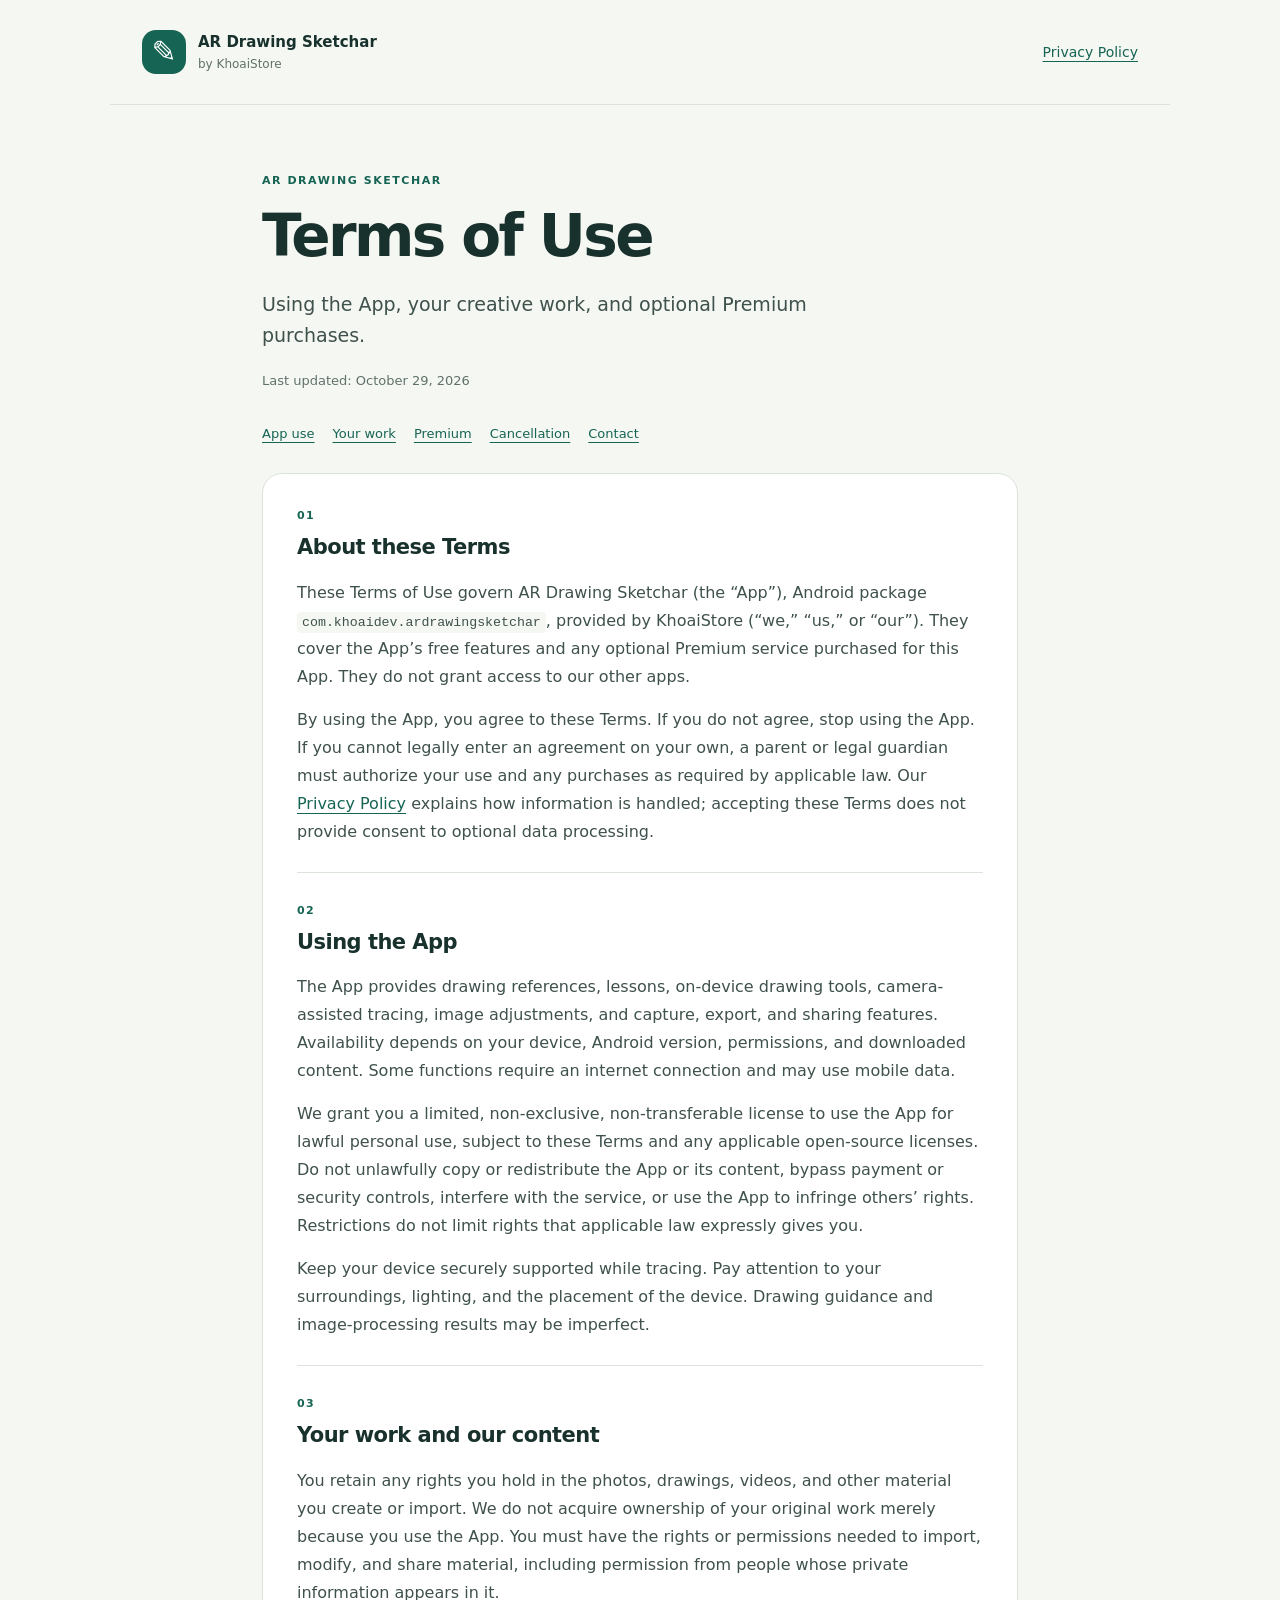
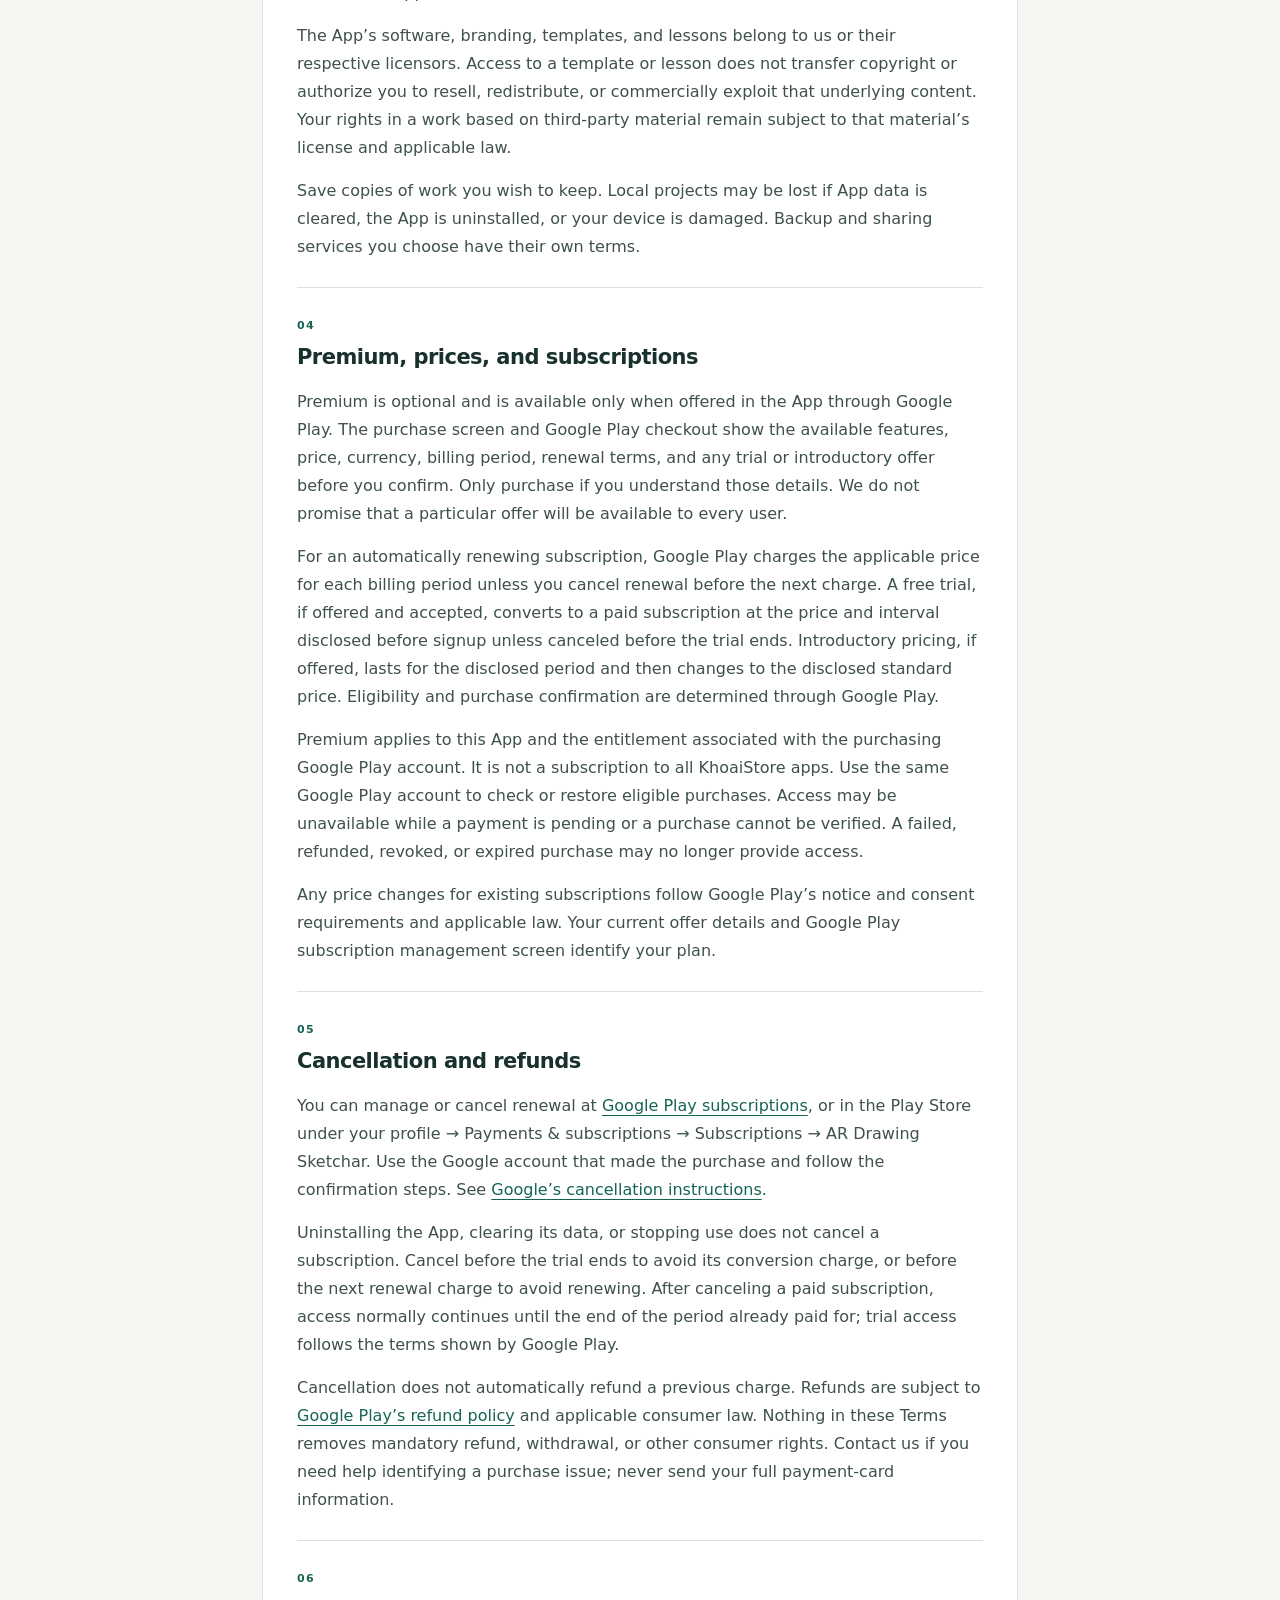
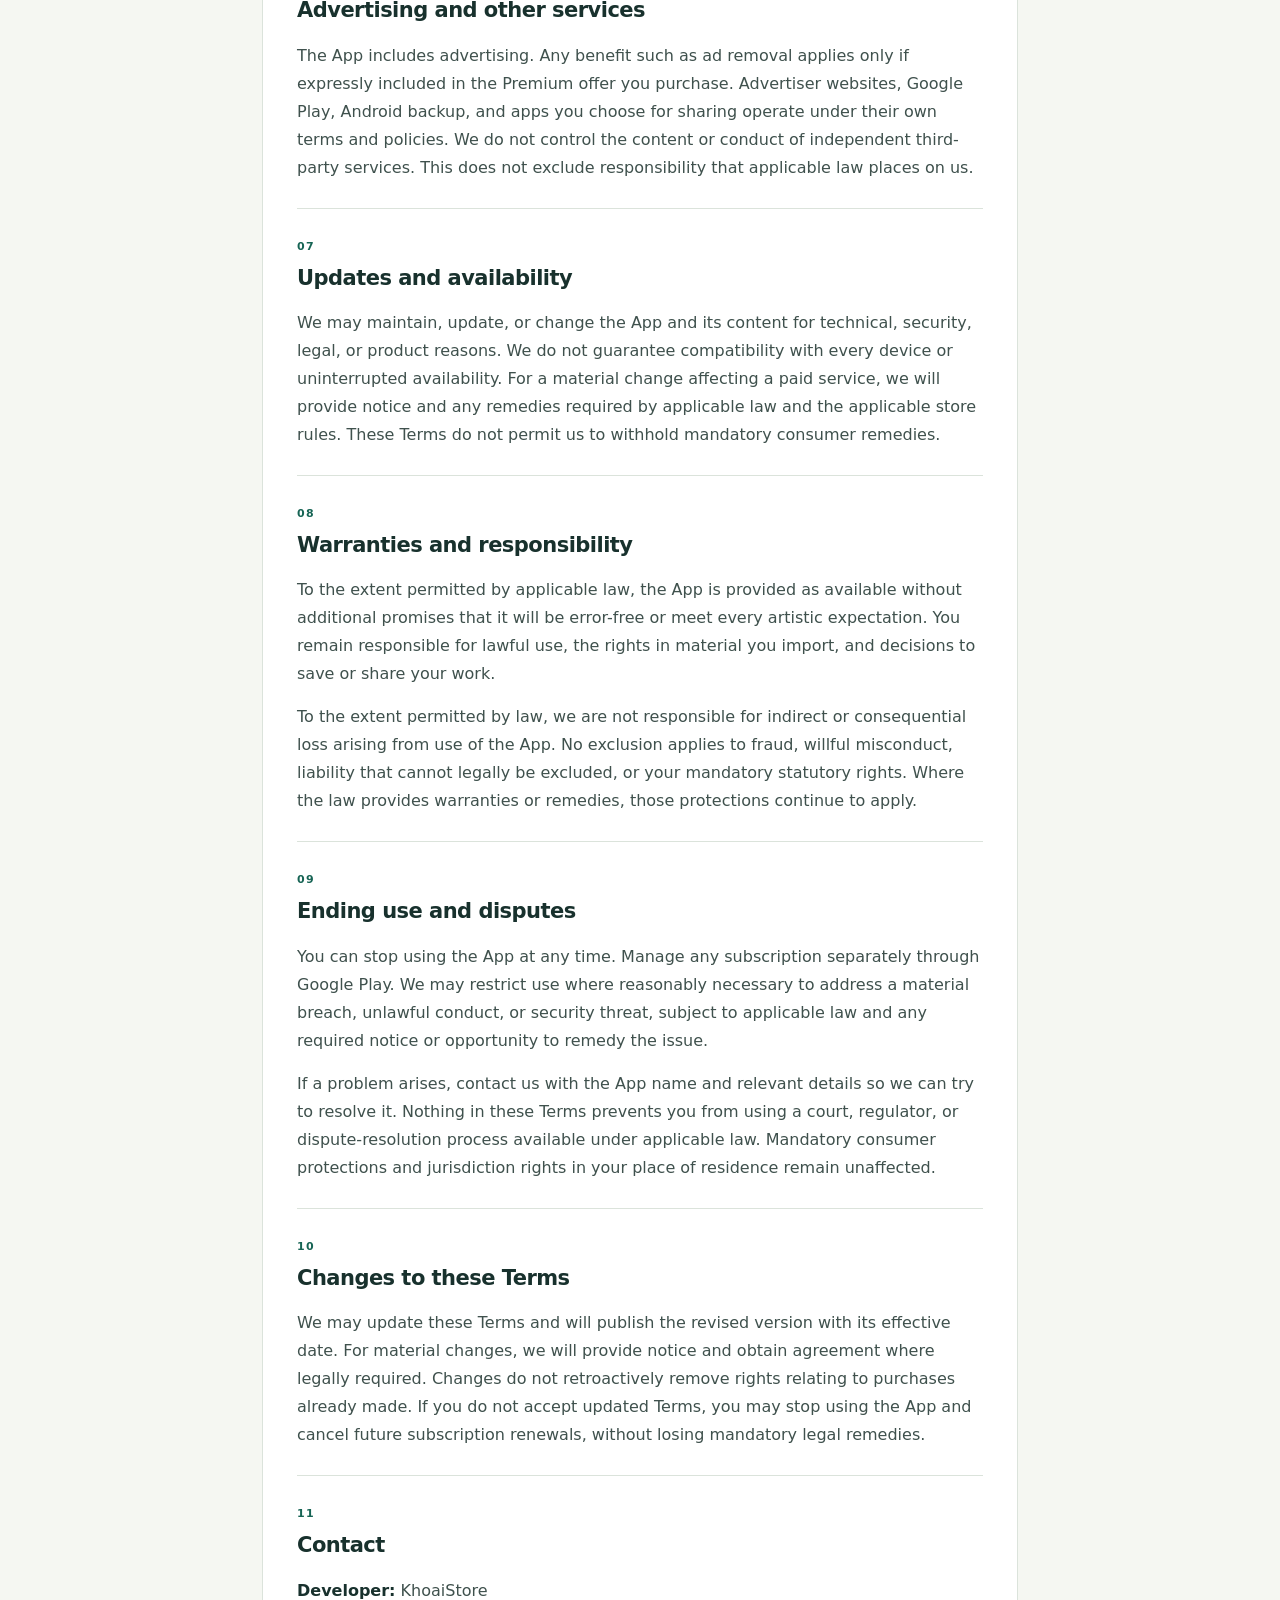
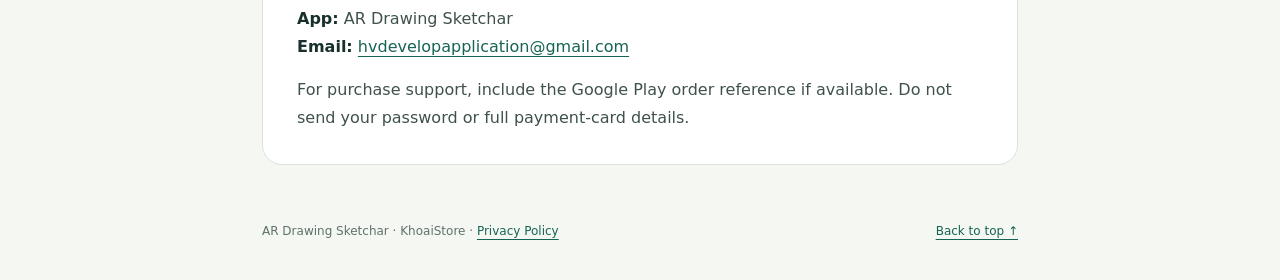
==== terms.html @ 77f9508a "Publish Terms of Use for AR Drawing Sketchar" ====
<!doctype html>
<html lang="en"><head><meta charset="utf-8"><meta name="viewport" content="width=device-width, initial-scale=1"><meta name="description" content="Terms of Use for AR Drawing Sketchar by KhoaiStore, including optional Premium subscriptions and cancellation."><title>Terms of Use · AR Drawing Sketchar · KhoaiStore</title><link rel="stylesheet" href="styles.css"></head>
<body><a class="skip-link" href="#terms">Skip to terms</a><header class="site-header"><div class="brand"><span class="brand-mark" aria-hidden="true">✎</span><div><strong>AR Drawing Sketchar</strong><span>by KhoaiStore</span></div></div><a class="contact-link" href="index.html">Privacy Policy</a></header><main id="terms"><div class="hero"><p class="eyebrow">AR Drawing Sketchar</p><h1>Terms of Use</h1><p class="lead">Using the App, your creative work, and optional Premium purchases.</p><p class="updated">Last updated: <time datetime="2026-10-29">October 29, 2026</time></p></div><nav class="contents" aria-label="Terms sections"><a href="#use">App use</a><a href="#content">Your work</a><a href="#premium">Premium</a><a href="#cancel">Cancellation</a><a href="#contact">Contact</a></nav><article><section id="scope"><h2><span class="section-number">01</span> About these Terms</h2><p>These Terms of Use govern AR Drawing Sketchar (the “App”), Android package <code>com.khoaidev.ardrawingsketchar</code>, provided by KhoaiStore (“we,” “us,” or “our”). They cover the App’s free features and any optional Premium service purchased for this App. They do not grant access to our other apps.</p><p>By using the App, you agree to these Terms. If you do not agree, stop using the App. If you cannot legally enter an agreement on your own, a parent or legal guardian must authorize your use and any purchases as required by applicable law. Our <a href="index.html">Privacy Policy</a> explains how information is handled; accepting these Terms does not provide consent to optional data processing.</p></section>
<section id="use"><h2><span class="section-number">02</span> Using the App</h2><p>The App provides drawing references, lessons, on-device drawing tools, camera-assisted tracing, image adjustments, and capture, export, and sharing features. Availability depends on your device, Android version, permissions, and downloaded content. Some functions require an internet connection and may use mobile data.</p><p>We grant you a limited, non-exclusive, non-transferable license to use the App for lawful personal use, subject to these Terms and any applicable open-source licenses. Do not unlawfully copy or redistribute the App or its content, bypass payment or security controls, interfere with the service, or use the App to infringe others’ rights. Restrictions do not limit rights that applicable law expressly gives you.</p><p>Keep your device securely supported while tracing. Pay attention to your surroundings, lighting, and the placement of the device. Drawing guidance and image-processing results may be imperfect.</p></section>
<section id="content"><h2><span class="section-number">03</span> Your work and our content</h2><p>You retain any rights you hold in the photos, drawings, videos, and other material you create or import. We do not acquire ownership of your original work merely because you use the App. You must have the rights or permissions needed to import, modify, and share material, including permission from people whose private information appears in it.</p><p>The App’s software, branding, templates, and lessons belong to us or their respective licensors. Access to a template or lesson does not transfer copyright or authorize you to resell, redistribute, or commercially exploit that underlying content. Your rights in a work based on third-party material remain subject to that material’s license and applicable law.</p><p>Save copies of work you wish to keep. Local projects may be lost if App data is cleared, the App is uninstalled, or your device is damaged. Backup and sharing services you choose have their own terms.</p></section>
<section id="premium"><h2><span class="section-number">04</span> Premium, prices, and subscriptions</h2><p>Premium is optional and is available only when offered in the App through Google Play. The purchase screen and Google Play checkout show the available features, price, currency, billing period, renewal terms, and any trial or introductory offer before you confirm. Only purchase if you understand those details. We do not promise that a particular offer will be available to every user.</p><p>For an automatically renewing subscription, Google Play charges the applicable price for each billing period unless you cancel renewal before the next charge. A free trial, if offered and accepted, converts to a paid subscription at the price and interval disclosed before signup unless canceled before the trial ends. Introductory pricing, if offered, lasts for the disclosed period and then changes to the disclosed standard price. Eligibility and purchase confirmation are determined through Google Play.</p><p>Premium applies to this App and the entitlement associated with the purchasing Google Play account. It is not a subscription to all KhoaiStore apps. Use the same Google Play account to check or restore eligible purchases. Access may be unavailable while a payment is pending or a purchase cannot be verified. A failed, refunded, revoked, or expired purchase may no longer provide access.</p><p>Any price changes for existing subscriptions follow Google Play’s notice and consent requirements and applicable law. Your current offer details and Google Play subscription management screen identify your plan.</p></section>
<section id="cancel"><h2><span class="section-number">05</span> Cancellation and refunds</h2><p>You can manage or cancel renewal at <a href="https://play.google.com/store/account/subscriptions">Google Play subscriptions</a>, or in the Play Store under your profile → Payments &amp; subscriptions → Subscriptions → AR Drawing Sketchar. Use the Google account that made the purchase and follow the confirmation steps. See <a href="https://support.google.com/googleplay/answer/7018481">Google’s cancellation instructions</a>.</p><p>Uninstalling the App, clearing its data, or stopping use does not cancel a subscription. Cancel before the trial ends to avoid its conversion charge, or before the next renewal charge to avoid renewing. After canceling a paid subscription, access normally continues until the end of the period already paid for; trial access follows the terms shown by Google Play.</p><p>Cancellation does not automatically refund a previous charge. Refunds are subject to <a href="https://support.google.com/googleplay/answer/2479637">Google Play’s refund policy</a> and applicable consumer law. Nothing in these Terms removes mandatory refund, withdrawal, or other consumer rights. Contact us if you need help identifying a purchase issue; never send your full payment-card information.</p></section>
<section id="third-parties"><h2><span class="section-number">06</span> Advertising and other services</h2><p>The App includes advertising. Any benefit such as ad removal applies only if expressly included in the Premium offer you purchase. Advertiser websites, Google Play, Android backup, and apps you choose for sharing operate under their own terms and policies. We do not control the content or conduct of independent third-party services. This does not exclude responsibility that applicable law places on us.</p></section>
<section id="availability"><h2><span class="section-number">07</span> Updates and availability</h2><p>We may maintain, update, or change the App and its content for technical, security, legal, or product reasons. We do not guarantee compatibility with every device or uninterrupted availability. For a material change affecting a paid service, we will provide notice and any remedies required by applicable law and the applicable store rules. These Terms do not permit us to withhold mandatory consumer remedies.</p></section>
<section id="liability"><h2><span class="section-number">08</span> Warranties and responsibility</h2><p>To the extent permitted by applicable law, the App is provided as available without additional promises that it will be error-free or meet every artistic expectation. You remain responsible for lawful use, the rights in material you import, and decisions to save or share your work.</p><p>To the extent permitted by law, we are not responsible for indirect or consequential loss arising from use of the App. No exclusion applies to fraud, willful misconduct, liability that cannot legally be excluded, or your mandatory statutory rights. Where the law provides warranties or remedies, those protections continue to apply.</p></section>
<section id="ending"><h2><span class="section-number">09</span> Ending use and disputes</h2><p>You can stop using the App at any time. Manage any subscription separately through Google Play. We may restrict use where reasonably necessary to address a material breach, unlawful conduct, or security threat, subject to applicable law and any required notice or opportunity to remedy the issue.</p><p>If a problem arises, contact us with the App name and relevant details so we can try to resolve it. Nothing in these Terms prevents you from using a court, regulator, or dispute-resolution process available under applicable law. Mandatory consumer protections and jurisdiction rights in your place of residence remain unaffected.</p></section>
<section id="changes"><h2><span class="section-number">10</span> Changes to these Terms</h2><p>We may update these Terms and will publish the revised version with its effective date. For material changes, we will provide notice and obtain agreement where legally required. Changes do not retroactively remove rights relating to purchases already made. If you do not accept updated Terms, you may stop using the App and cancel future subscription renewals, without losing mandatory legal remedies.</p></section>
<section id="contact"><h2><span class="section-number">11</span> Contact</h2><p><strong>Developer:</strong> KhoaiStore<br><strong>App:</strong> AR Drawing Sketchar<br><strong>Email:</strong> <a href="mailto:hvdevelopapplication@gmail.com">hvdevelopapplication@gmail.com</a></p><p>For purchase support, include the Google Play order reference if available. Do not send your password or full payment-card details.</p></section></article></main><footer><p>AR Drawing Sketchar · KhoaiStore · <a href="index.html">Privacy Policy</a></p><a href="#terms">Back to top ↑</a></footer></body></html>
---- styles.css ----
:root{--ink:#18312d;--body:#3f514d;--muted:#60716b;--green:#166454;--paper:#fff;--canvas:#f5f7f2;--line:#dbe3db;--soft:#eaf1e9}
*{box-sizing:border-box}
html{scroll-behavior:smooth;scroll-padding-top:24px}
body{margin:0;background:var(--canvas);color:var(--body);font-family:system-ui,-apple-system,BlinkMacSystemFont,"Segoe UI",sans-serif;font-size:16px;line-height:1.75;-webkit-font-smoothing:antialiased}
a{color:var(--green);text-underline-offset:4px;text-decoration-thickness:1px;overflow-wrap:anywhere}
a:hover{text-decoration-thickness:2px}
a:focus-visible{outline:3px solid var(--green);outline-offset:5px;border-radius:2px}
.skip-link{position:absolute;top:-80px;left:16px;padding:10px 16px;background:var(--paper);z-index:2}
.skip-link:focus{top:12px}
.site-header{max-width:1060px;margin:auto;padding:30px 32px;display:flex;align-items:center;justify-content:space-between;gap:24px;border-bottom:1px solid var(--line)}
.brand{display:flex;align-items:center;gap:12px;color:var(--ink);line-height:1.4}
.brand-mark{display:grid;place-items:center;width:44px;height:44px;background:var(--green);color:#fff;font-size:30px;border-radius:14px;flex:none}
.brand strong{display:block;font-size:15px;font-weight:650}
.brand span:not(.brand-mark){display:block;font-size:12px;color:var(--muted);margin-top:3px}
.contact-link{font-size:14px;white-space:nowrap}
main{max-width:820px;margin:0 auto;padding:0 32px 56px}
.hero{padding:66px 0 30px}
.eyebrow{text-transform:uppercase;letter-spacing:.14em;color:var(--green);font-size:11px;font-weight:750;margin:0 0 14px}
h1{font-size:clamp(38px,7vw,58px);line-height:1.12;letter-spacing:-.045em;font-weight:650;color:var(--ink);margin:0 0 20px}
.lead{font-size:19px;line-height:1.6;max-width:620px;margin:0 0 20px}
.updated{font-size:13px;color:var(--muted);margin:0}
.overview{background:var(--soft);border:1px solid #d5e2d3;border-radius:18px;padding:24px 28px;margin-bottom:26px}
.overview h2{font-size:17px;margin:0 0 10px}
.overview ul{padding-left:21px;margin:0}
.overview li{padding-left:3px;margin:5px 0}
.overview p{font-size:13px;color:var(--muted);margin:14px 0 0}
.contents{display:flex;flex-wrap:wrap;gap:9px 18px;padding:0 0 28px;font-size:13px}
article{background:var(--paper);border:1px solid var(--line);border-radius:20px;padding:4px 34px 32px}
section{padding-top:30px;scroll-margin-top:20px}
section+section{margin-top:26px;border-top:1px solid var(--line)}
h2{font-size:21px;font-weight:650;letter-spacing:-.025em;line-height:1.45;color:var(--ink);margin:0 0 16px}
.section-number{display:block;font-size:11px;letter-spacing:.12em;color:var(--green);margin-bottom:8px}
h3{font-size:16px;color:var(--ink);line-height:1.5;margin:24px 0 8px;font-weight:650}
p{margin:0 0 15px}
section p:last-child{margin-bottom:0}
ul{padding-left:23px;margin:0 0 16px}
li{margin:0 0 12px;padding-left:2px}
strong{color:var(--ink);font-weight:650}
code{font-size:.83em;background:var(--canvas);padding:3px 5px;border-radius:4px;overflow-wrap:anywhere}
.contact-card{background:var(--soft);padding:25px;border-radius:12px;border-top:0}
footer{max-width:820px;margin:0 auto;padding:0 32px 38px;display:flex;justify-content:space-between;gap:20px;color:var(--muted);font-size:12px}
footer p{margin:0}
@media(max-width:540px){.site-header{padding:22px 20px;gap:14px}.brand strong{font-size:13px}.brand-mark{height:38px;width:38px}.contact-link{font-size:12px}main{padding:0 18px 36px}.hero{padding-top:44px}.lead{font-size:17px}.overview{padding:21px}.contents{gap:8px 16px}article{padding:0 21px 24px;border-radius:16px}h2{font-size:20px}.contact-card{padding:20px;margin-left:-5px;margin-right:-5px}footer{padding:0 20px 28px;flex-wrap:wrap}}
@media(prefers-reduced-motion:reduce){html{scroll-behavior:auto}}
@media print{body{background:#fff;color:#111;font-size:11pt}.site-header,.skip-link,.contents,footer{display:none}main{max-width:none;padding:0}.hero{padding:0 0 20px}h1{font-size:30pt}.lead{font-size:12pt}.overview{background:none;border:1px solid #aaa}article{border:0;padding:0}section{padding-top:18px}h2,h3{break-after:avoid}a{color:inherit}p,li{orphans:3;widows:3}.contact-card{background:none;border:1px solid #aaa}}
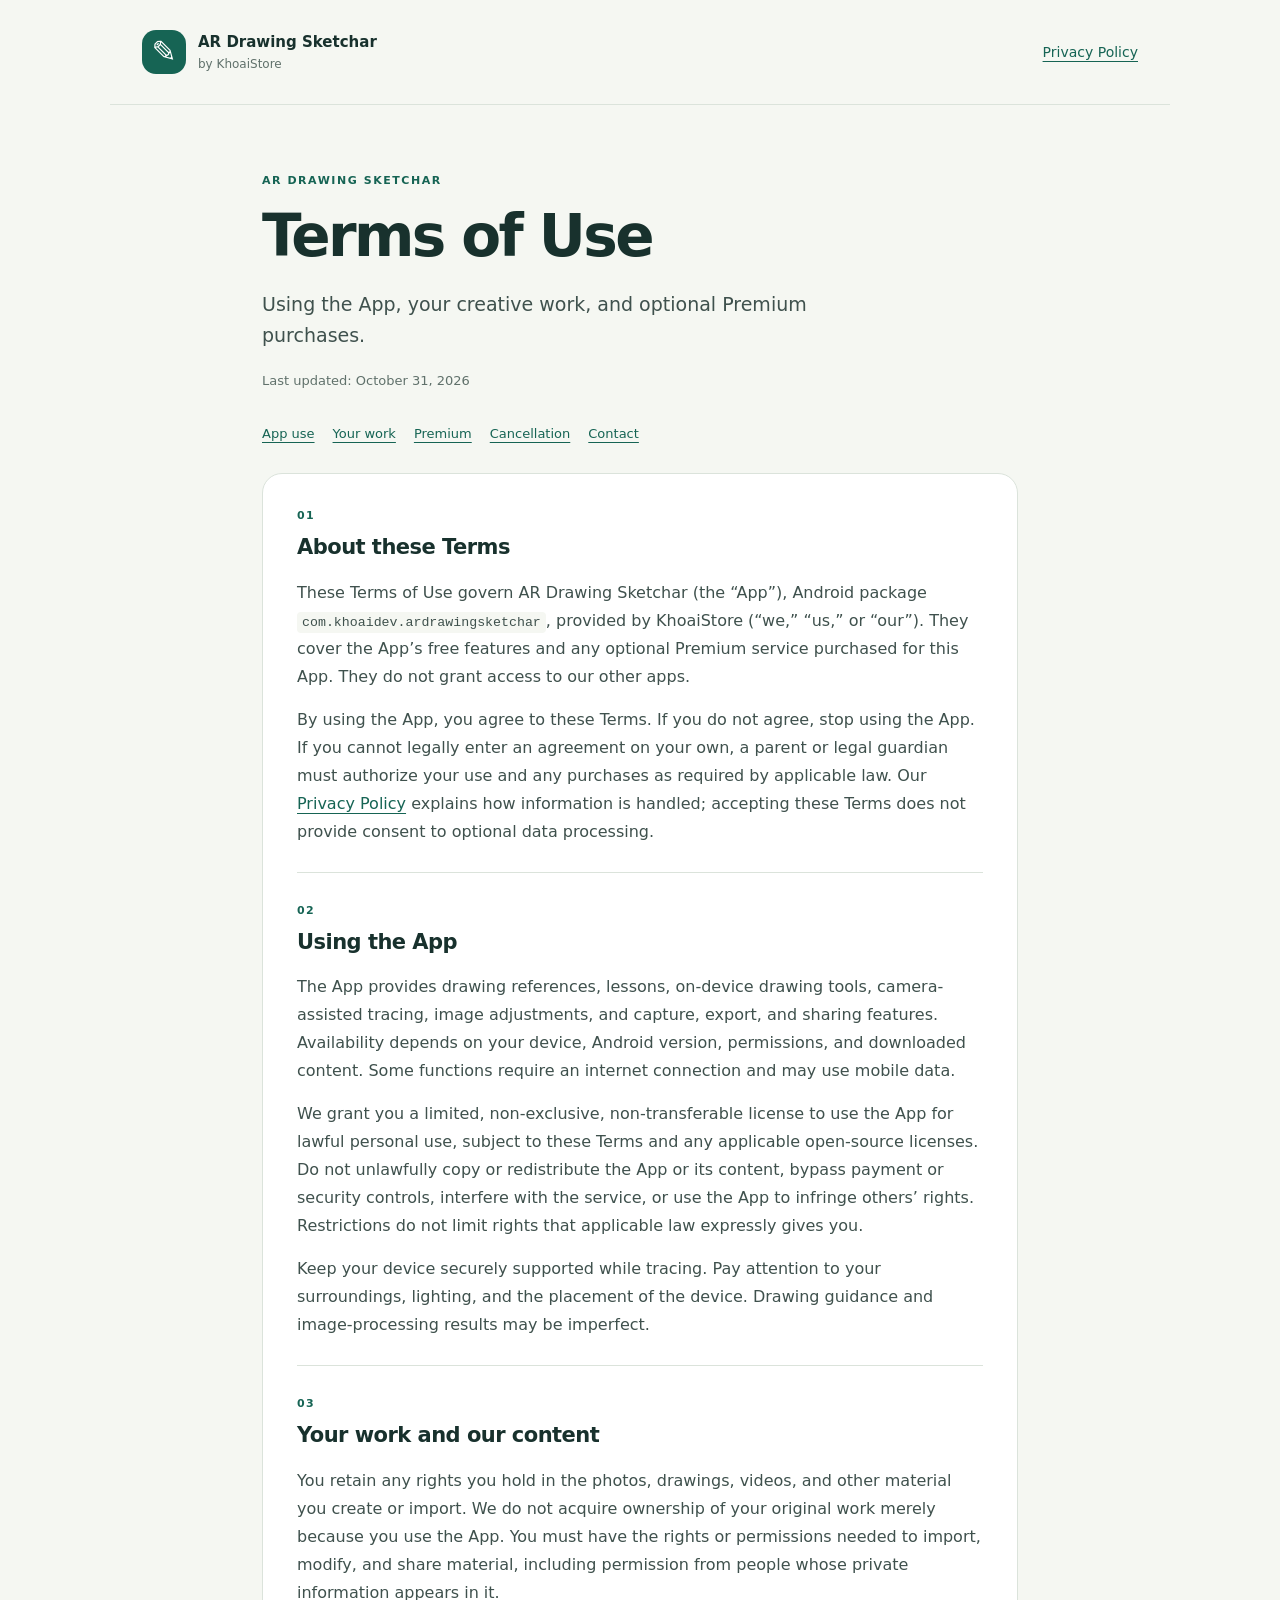
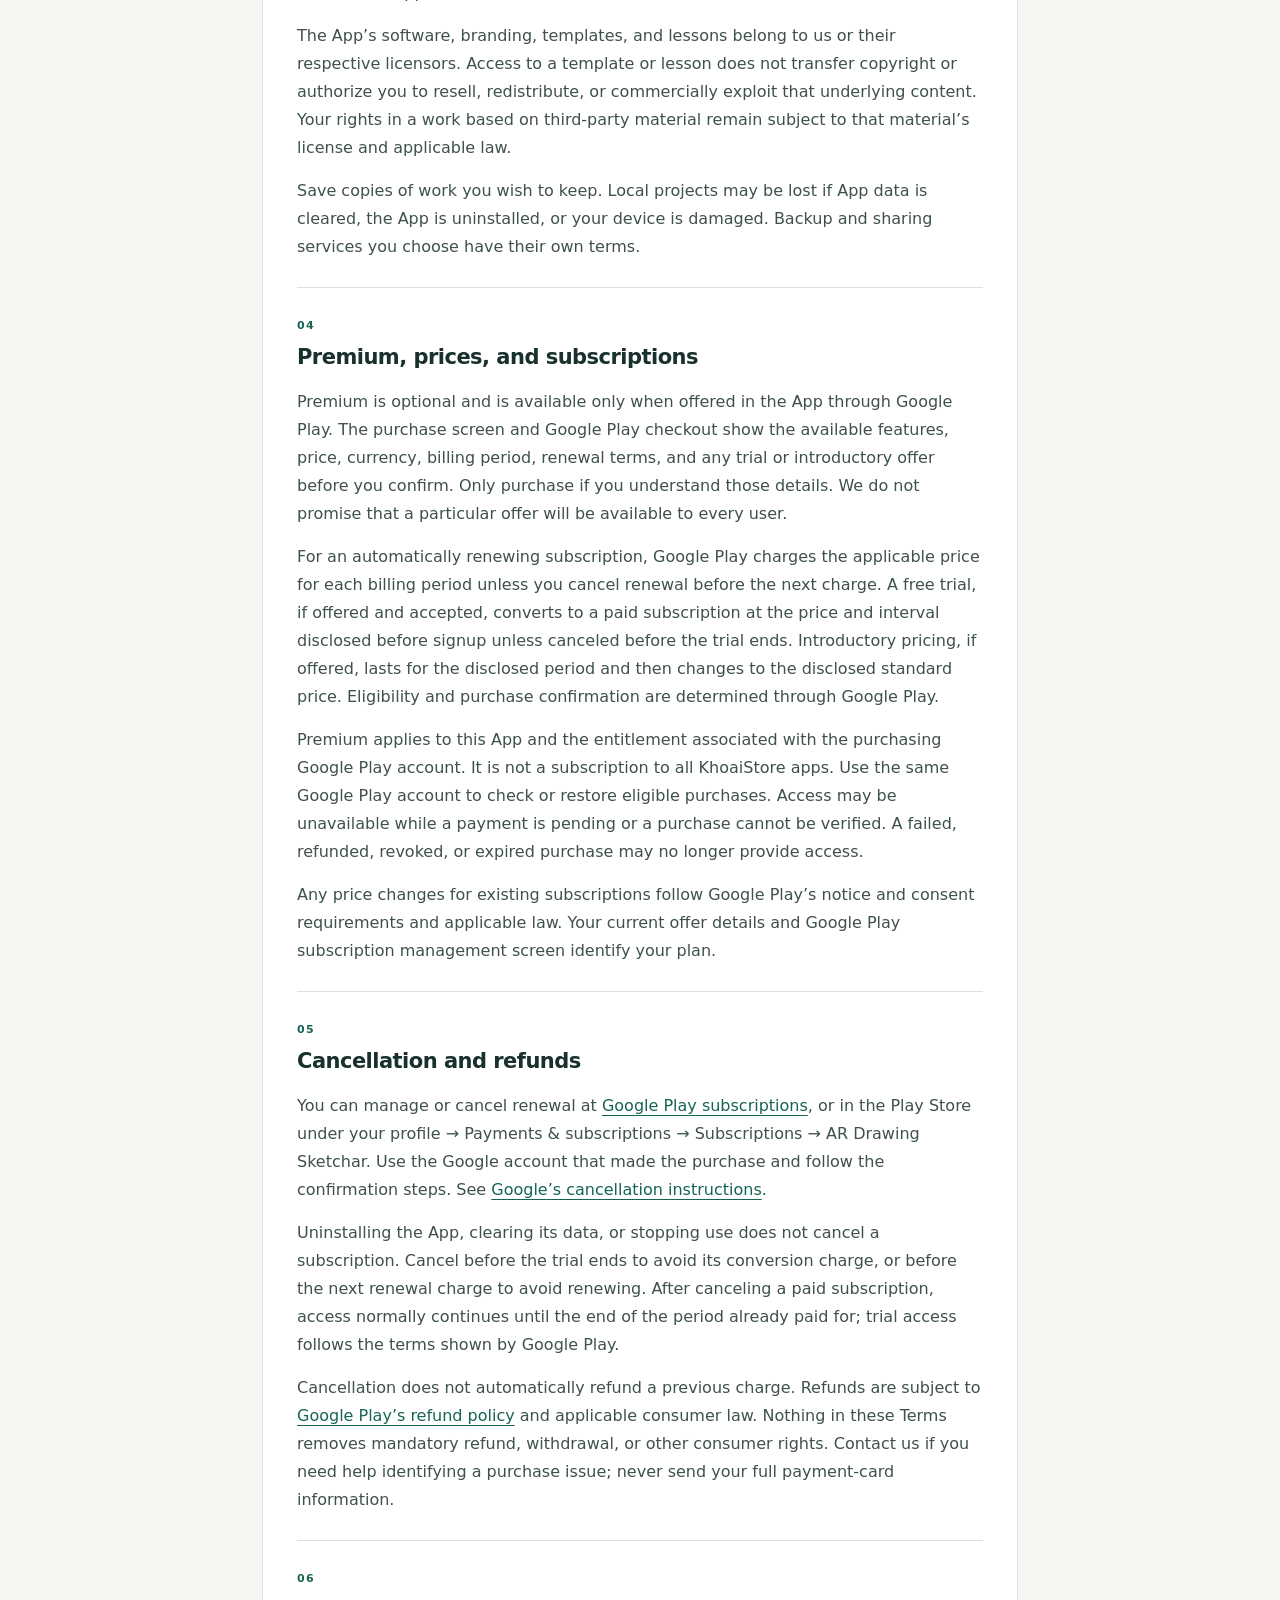
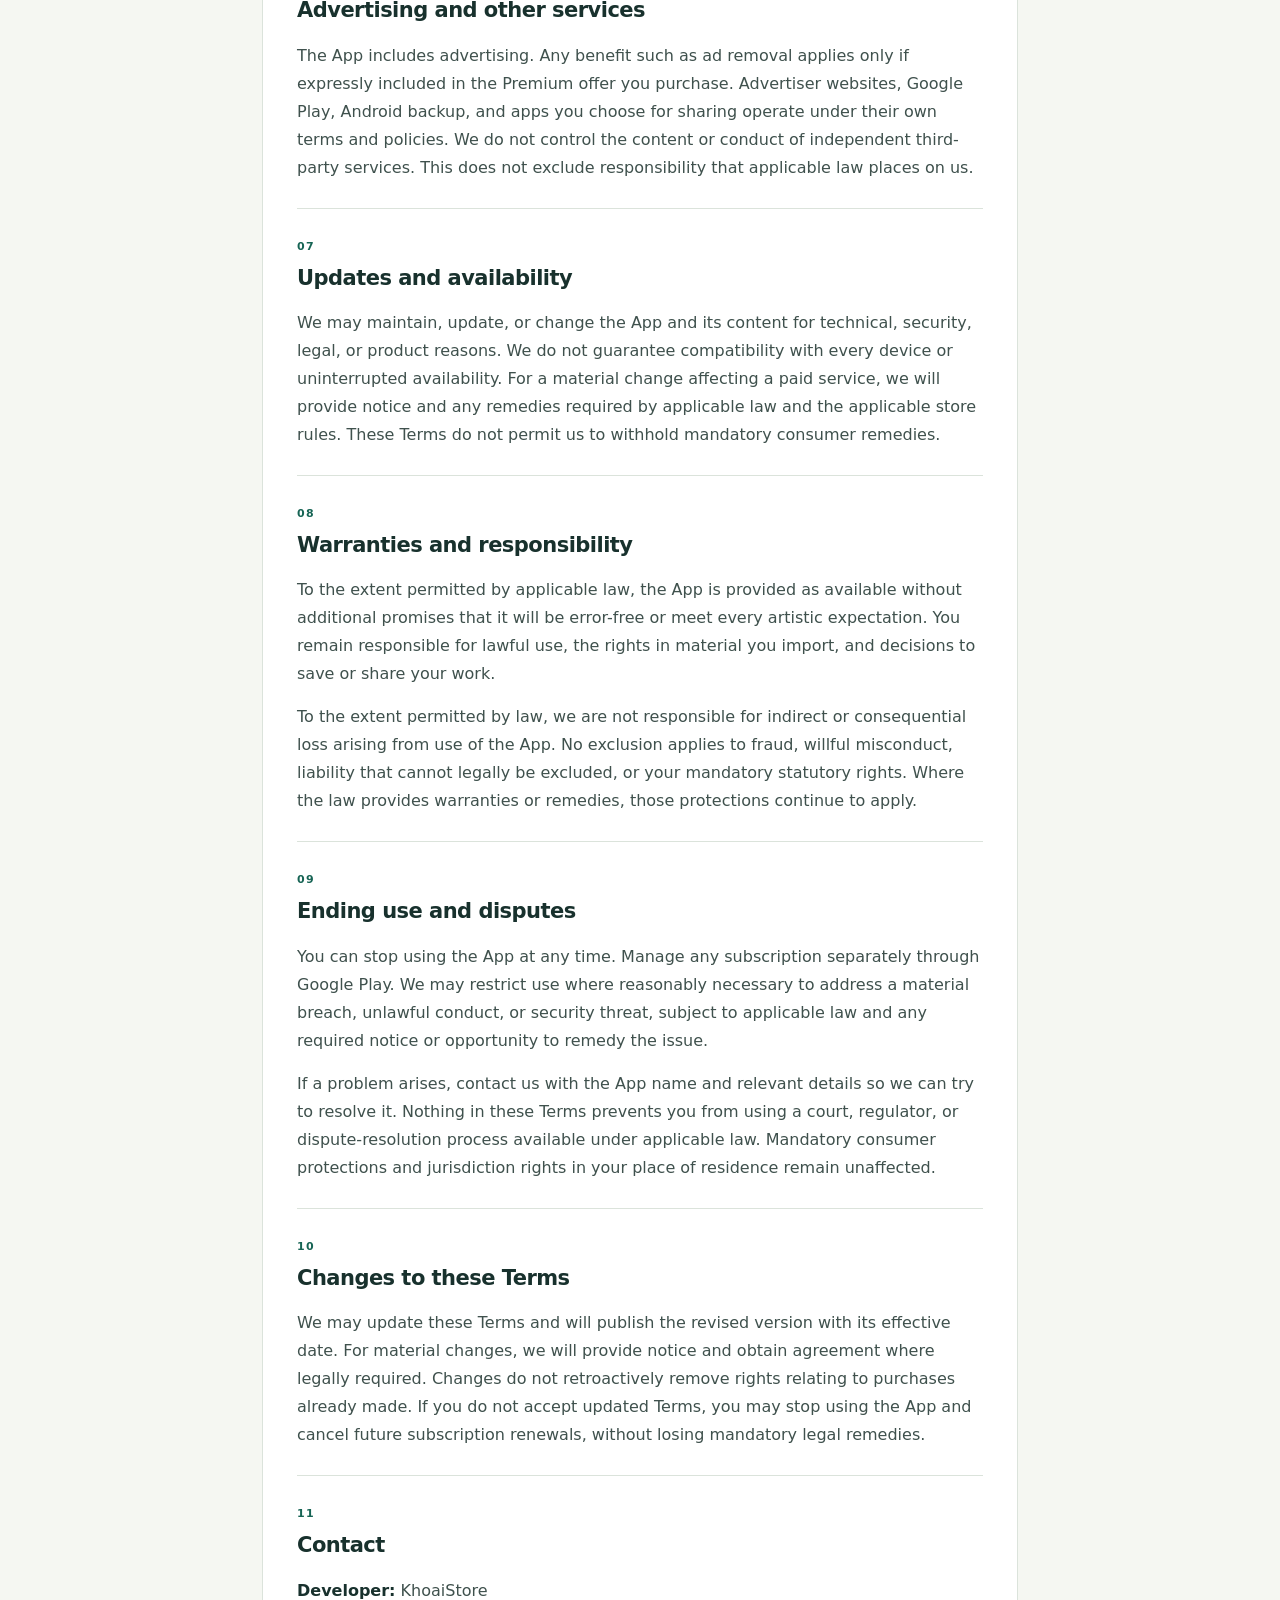
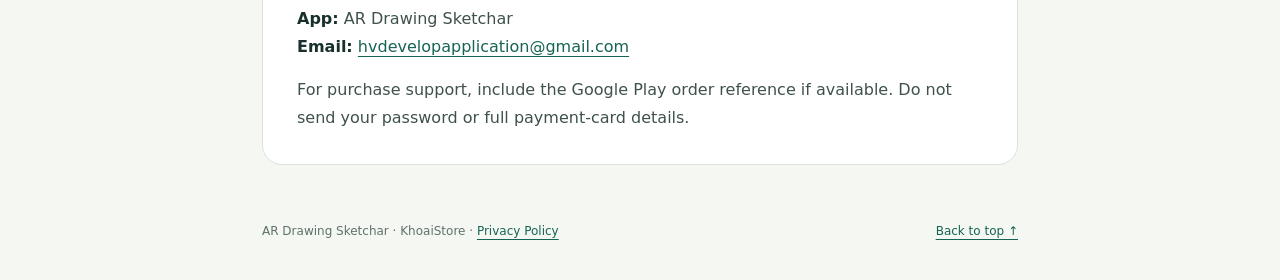
==== commit 542b311e: "Update legal documents and package complete offline copies" ====
--- a/terms.html
+++ b/terms.html
@@ -1,6 +1,6 @@
 <!doctype html>
 <html lang="en"><head><meta charset="utf-8"><meta name="viewport" content="width=device-width, initial-scale=1"><meta name="description" content="Terms of Use for AR Drawing Sketchar by KhoaiStore, including optional Premium subscriptions and cancellation."><title>Terms of Use · AR Drawing Sketchar · KhoaiStore</title><link rel="stylesheet" href="styles.css"></head>
-<body><a class="skip-link" href="#terms">Skip to terms</a><header class="site-header"><div class="brand"><span class="brand-mark" aria-hidden="true">✎</span><div><strong>AR Drawing Sketchar</strong><span>by KhoaiStore</span></div></div><a class="contact-link" href="index.html">Privacy Policy</a></header><main id="terms"><div class="hero"><p class="eyebrow">AR Drawing Sketchar</p><h1>Terms of Use</h1><p class="lead">Using the App, your creative work, and optional Premium purchases.</p><p class="updated">Last updated: <time datetime="2026-10-29">October 29, 2026</time></p></div><nav class="contents" aria-label="Terms sections"><a href="#use">App use</a><a href="#content">Your work</a><a href="#premium">Premium</a><a href="#cancel">Cancellation</a><a href="#contact">Contact</a></nav><article><section id="scope"><h2><span class="section-number">01</span> About these Terms</h2><p>These Terms of Use govern AR Drawing Sketchar (the “App”), Android package <code>com.khoaidev.ardrawingsketchar</code>, provided by KhoaiStore (“we,” “us,” or “our”). They cover the App’s free features and any optional Premium service purchased for this App. They do not grant access to our other apps.</p><p>By using the App, you agree to these Terms. If you do not agree, stop using the App. If you cannot legally enter an agreement on your own, a parent or legal guardian must authorize your use and any purchases as required by applicable law. Our <a href="index.html">Privacy Policy</a> explains how information is handled; accepting these Terms does not provide consent to optional data processing.</p></section>
+<body><a class="skip-link" href="#terms">Skip to terms</a><header class="site-header"><div class="brand"><span class="brand-mark" aria-hidden="true">✎</span><div><strong>AR Drawing Sketchar</strong><span>by KhoaiStore</span></div></div><a class="contact-link" href="index.html">Privacy Policy</a></header><main id="terms"><div class="hero"><p class="eyebrow">AR Drawing Sketchar</p><h1>Terms of Use</h1><p class="lead">Using the App, your creative work, and optional Premium purchases.</p><p class="updated">Last updated: <time datetime="2026-10-31">October 31, 2026</time></p></div><nav class="contents" aria-label="Terms sections"><a href="#use">App use</a><a href="#content">Your work</a><a href="#premium">Premium</a><a href="#cancel">Cancellation</a><a href="#contact">Contact</a></nav><article><section id="scope"><h2><span class="section-number">01</span> About these Terms</h2><p>These Terms of Use govern AR Drawing Sketchar (the “App”), Android package <code>com.khoaidev.ardrawingsketchar</code>, provided by KhoaiStore (“we,” “us,” or “our”). They cover the App’s free features and any optional Premium service purchased for this App. They do not grant access to our other apps.</p><p>By using the App, you agree to these Terms. If you do not agree, stop using the App. If you cannot legally enter an agreement on your own, a parent or legal guardian must authorize your use and any purchases as required by applicable law. Our <a href="index.html">Privacy Policy</a> explains how information is handled; accepting these Terms does not provide consent to optional data processing.</p></section>
 <section id="use"><h2><span class="section-number">02</span> Using the App</h2><p>The App provides drawing references, lessons, on-device drawing tools, camera-assisted tracing, image adjustments, and capture, export, and sharing features. Availability depends on your device, Android version, permissions, and downloaded content. Some functions require an internet connection and may use mobile data.</p><p>We grant you a limited, non-exclusive, non-transferable license to use the App for lawful personal use, subject to these Terms and any applicable open-source licenses. Do not unlawfully copy or redistribute the App or its content, bypass payment or security controls, interfere with the service, or use the App to infringe others’ rights. Restrictions do not limit rights that applicable law expressly gives you.</p><p>Keep your device securely supported while tracing. Pay attention to your surroundings, lighting, and the placement of the device. Drawing guidance and image-processing results may be imperfect.</p></section>
 <section id="content"><h2><span class="section-number">03</span> Your work and our content</h2><p>You retain any rights you hold in the photos, drawings, videos, and other material you create or import. We do not acquire ownership of your original work merely because you use the App. You must have the rights or permissions needed to import, modify, and share material, including permission from people whose private information appears in it.</p><p>The App’s software, branding, templates, and lessons belong to us or their respective licensors. Access to a template or lesson does not transfer copyright or authorize you to resell, redistribute, or commercially exploit that underlying content. Your rights in a work based on third-party material remain subject to that material’s license and applicable law.</p><p>Save copies of work you wish to keep. Local projects may be lost if App data is cleared, the App is uninstalled, or your device is damaged. Backup and sharing services you choose have their own terms.</p></section>
 <section id="premium"><h2><span class="section-number">04</span> Premium, prices, and subscriptions</h2><p>Premium is optional and is available only when offered in the App through Google Play. The purchase screen and Google Play checkout show the available features, price, currency, billing period, renewal terms, and any trial or introductory offer before you confirm. Only purchase if you understand those details. We do not promise that a particular offer will be available to every user.</p><p>For an automatically renewing subscription, Google Play charges the applicable price for each billing period unless you cancel renewal before the next charge. A free trial, if offered and accepted, converts to a paid subscription at the price and interval disclosed before signup unless canceled before the trial ends. Introductory pricing, if offered, lasts for the disclosed period and then changes to the disclosed standard price. Eligibility and purchase confirmation are determined through Google Play.</p><p>Premium applies to this App and the entitlement associated with the purchasing Google Play account. It is not a subscription to all KhoaiStore apps. Use the same Google Play account to check or restore eligible purchases. Access may be unavailable while a payment is pending or a purchase cannot be verified. A failed, refunded, revoked, or expired purchase may no longer provide access.</p><p>Any price changes for existing subscriptions follow Google Play’s notice and consent requirements and applicable law. Your current offer details and Google Play subscription management screen identify your plan.</p></section>
